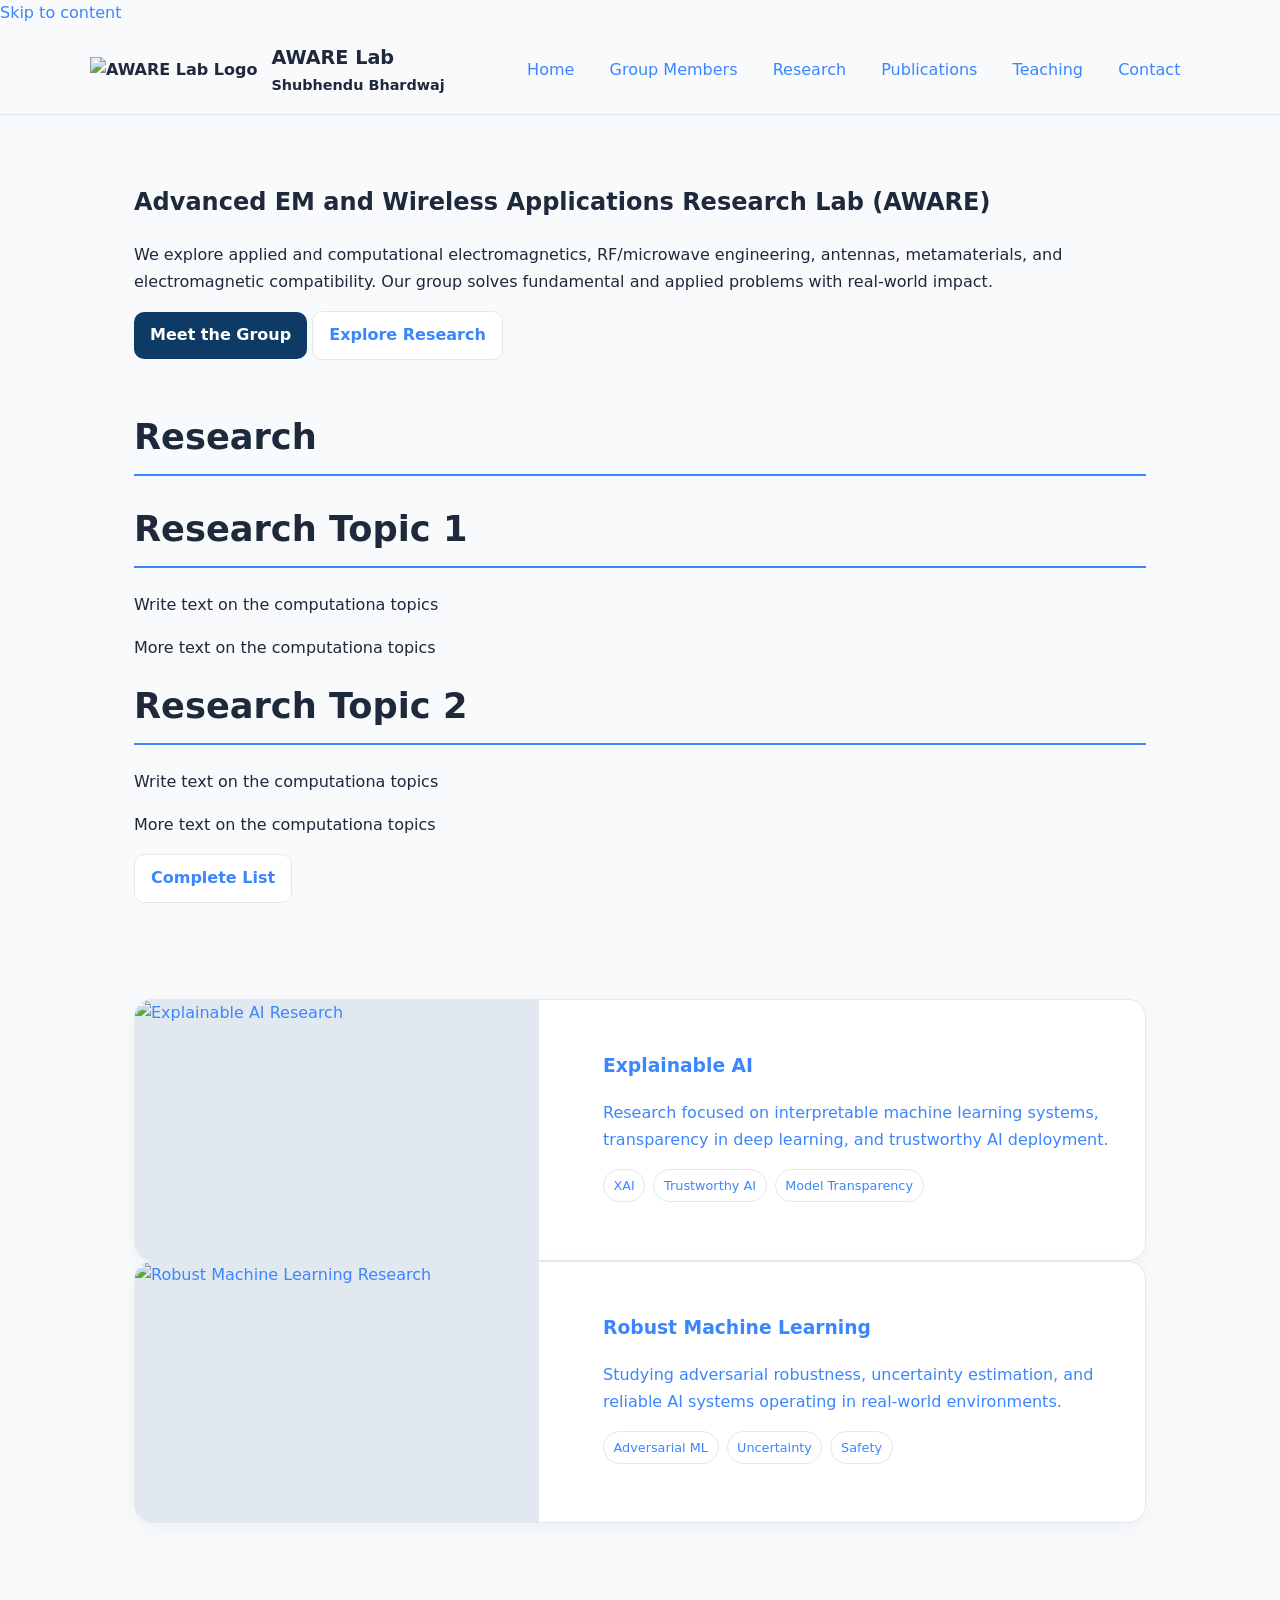
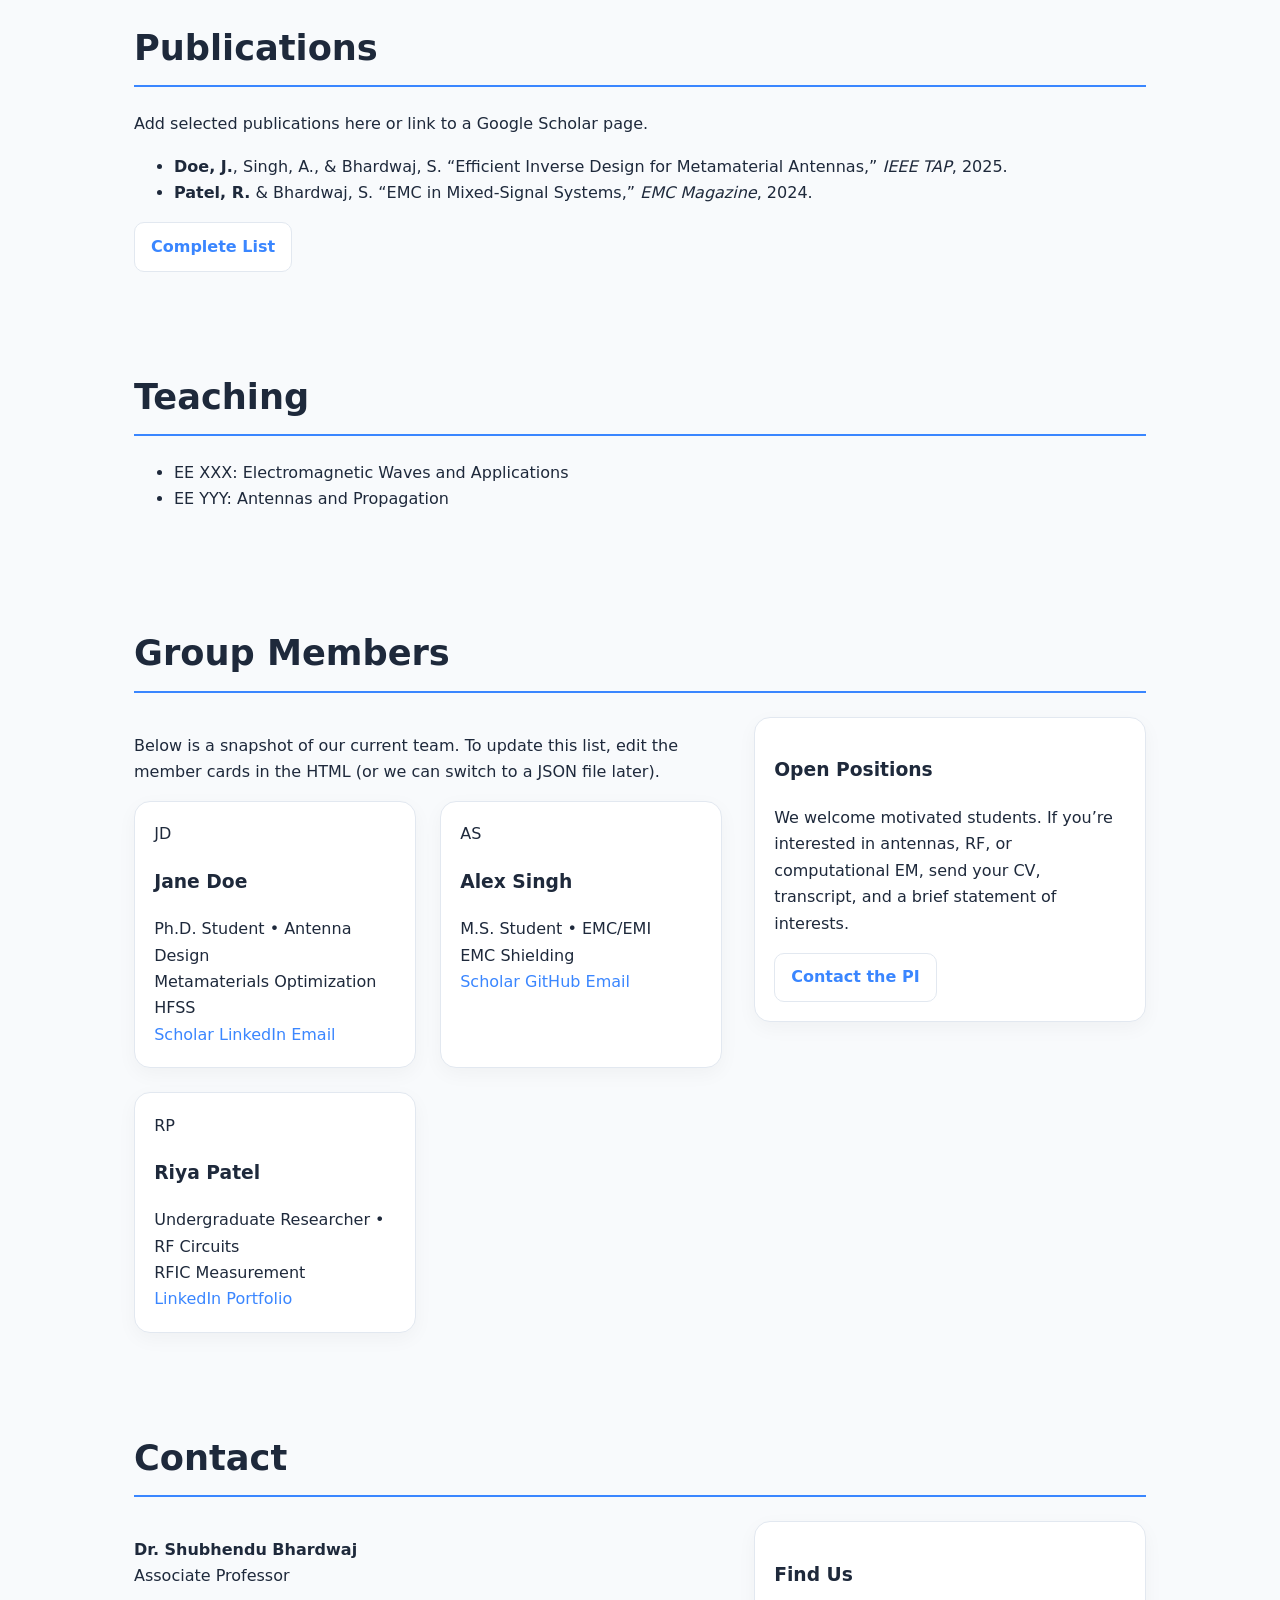
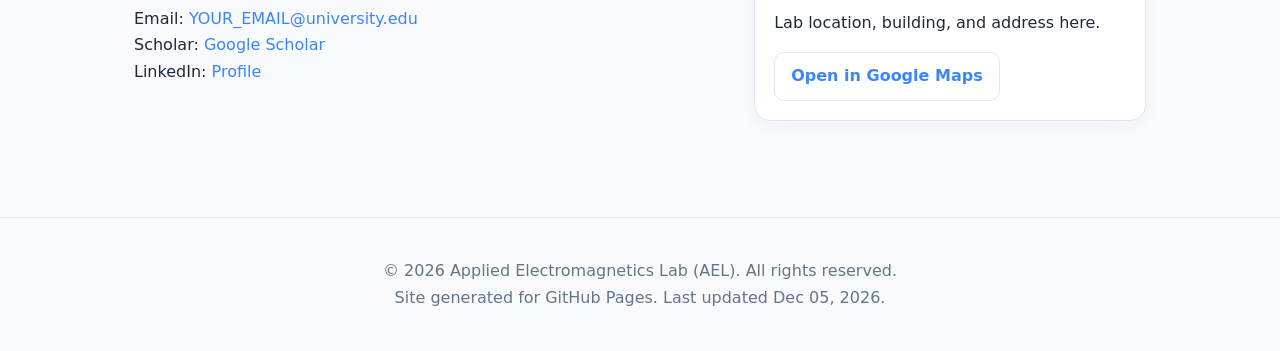
==== index_old.html @ 3d736f1f "Rename index.html to index_old.html" ====
<!DOCTYPE html>
<html lang="en">
<head>
  <meta charset="utf-8" />
  <meta name="viewport" content="width=device-width, initial-scale=1" />

  <title>AWARE @ Shubhendu Bhardwaj</title>
  <meta name="description" content="AWARE-Shubhendu Bhardwaj" />
  <meta name="theme-color" content="#0d3b66" />

  <!-- Open Graph / Social -->
  <meta property="og:title" content="AWARE: Advanced Wireless Aplications Research Lab" />
  <meta property="og:description" content="Group homepage, members, research, publications, and contact." />
  <meta property="og:type" content="website" />
  <meta property="og:url" content="https://YOUR_USERNAME.github.io/YOUR_REPO/" />
  <meta property="og:image" content="logo.png" />
  <meta name="twitter:card" content="summary_large_image" />

  <!-- Favicon (replace with your file in /assets) -->
  <link rel="icon" href="assets/favicon.svg" />
 <link rel="stylesheet" href="style.css">
  
</head>
<body>
  <a class="skip-link" href="#main">Skip to content</a>

<header>
  <div class="container nav" role="navigation" aria-label="Main">
    
    <div class="brand" style="display: flex; align-items: center; gap: 14px;">
      
      <!-- SVG Favicon from assets folder -->
    
<img src="assets/favicon.svg" 
     alt="AWARE Lab Logo"
     class="lab-logo">
      
      <!-- Text next to logo -->
      <div>
        <div style="font-weight: 700; font-size: 1.2rem;">AWARE Lab</div>
        <div class="small" style="font-size: 0.9rem;">Shubhendu Bhardwaj</div>
      </div>

    </div>

    <ul>
      <li><a href="#home">Home</a></li>
      <li><a href="#members">Group Members</a></li>
      <li><a href="#research">Research</a></li>
      <li><a href="#publications">Publications</a></li>
      <li><a href="#teaching">Teaching</a></li>
      <li><a href="#contact">Contact</a></li>
    </ul>

  </div>
</header>

  <main id="main">
    <!-- HOME -->
<section id="home" class="container">
  <div class="container">
      <h1>Advanced EM and Wireless Applications Research Lab (AWARE)</h1>
      <p>
        We explore applied and computational electromagnetics, RF/microwave engineering,
        antennas, metamaterials, and electromagnetic compatibility. Our group solves
        fundamental and applied problems with real-world impact.
      </p>
    
      <div class="cta">
        <a class="btn primary" href="#members">Meet the Group</a>
        <a class="btn" href="#research">Explore Research</a>
      </div>

  </div>




  <!-- <section id="research" class="research-section">
  <div class="research-block">
    <div class="research-image">
      <img src="assets/img/placeholder1.jpg" alt="Research Image 1">
    </div>
    <div class="research-text">
      <h2>Research Title One</h2>
      <p>
        This is a placeholder description for the first research topic. 
        Replace this text with your actual research summary or details.
      </p>
    </div>
  </div>  -->

 
    <!-- Research Topics -->
    <section id="research" class="container">
      <h2>Research</h2>
        <h2>Research Topic 1</h2>
      <p class="small">Write text on the computationa topics</p>
      <p class="small">More text on the computationa topics</p>

       <h2>Research Topic 2</h2>
      <p class="small">Write text on the computationa topics</p>
      <p class="small">More text on the computationa topics</p>
           <a class="btn" href="publications2.html" target="_blank" rel="noopener">Complete List</a>
    </section>


 <section id="research">
  <div class="container">
  <div class="research-cards">
  <a href="#"
     class="research-card-link">

    <div class="research-card">

      <div class="research-image">
        <img src="https://via.placeholder.com/800x600"
             alt="Explainable AI Research">
      </div>

      <div class="research-content">
        <h3>Explainable AI</h3>
        <p>
          Research focused on interpretable machine learning systems,
          transparency in deep learning, and trustworthy AI deployment.
        </p>
        <div class="research-meta">
          <span class="research-tag">XAI</span>
          <span class="research-tag">Trustworthy AI</span>
          <span class="research-tag">Model Transparency</span>
        </div>
      </div>

    </div>
  </a>

  <a href="#"
     class="research-card-link">

    <div class="research-card">

      <div class="research-image">
        <img src="https://via.placeholder.com/800x600"
             alt="Robust Machine Learning Research">
      </div>

      <div class="research-content">
        <h3>Robust Machine Learning</h3>
        <p>
          Studying adversarial robustness, uncertainty estimation,
          and reliable AI systems operating in real-world environments.
        </p>
        <div class="research-meta">
          <span class="research-tag">Adversarial ML</span>
          <span class="research-tag">Uncertainty</span>
          <span class="research-tag">Safety</span>
        </div>
      </div>

    </div>
  </a>
</div>
 </section>
    <!-- PUBLICATIONS -->
    <section id="publications" class="container">
      <h2>Publications</h2>
      <p class="small">Add selected publications here or link to a Google Scholar page.</p>
      <ul>
        <li><strong>Doe, J.</strong>, Singh, A., &amp; Bhardwaj, S. “Efficient Inverse Design for Metamaterial Antennas,” <em>IEEE TAP</em>, 2025.</li>
        <li><strong>Patel, R.</strong> &amp; Bhardwaj, S. “EMC in Mixed-Signal Systems,” <em>EMC Magazine</em>, 2024.</li>
      </ul>
           <a class="btn" href="publications2.html" target="_blank" rel="noopener">Complete List</a>
    </section>

    <!-- TEACHING -->
    <section id="teaching" class="container">
      <h2>Teaching</h2>
      <ul>
        <li>EE XXX: Electromagnetic Waves and Applications</li>
        <li>EE YYY: Antennas and Propagation</li>
      </ul>
    </section>


    
 <!-- GROUP MEMBERS -->
<section id="members" class="container">
      <h2>Group Members</h2>

      <div class="two-col">
        <div>
          <p class="small">
            Below is a snapshot of our current team. To update this list, edit the
            member cards in the HTML (or we can switch to a JSON file later).
          </p>

          <div class="grid" aria-live="polite">
            <!-- Example Member Card -->
            <article class="card">
              <div class="avatar">
                <!-- If you have a photo, replace with: <img src="assets/members/jane_doe.jpg" alt="Portrait of Jane Doe" width="68" height="68"> -->
                JD
              </div>
              <div>
                <h3>Jane Doe</h3>
                <div class="role">Ph.D. Student • Antenna Design</div>
                <div class="tags">
                  <span class="tag">Metamaterials</span>
                  <span class="tag">Optimization</span>
                  <span class="tag">HFSS</span>
                </div>
                <div class="links">
                  <a href="#" aria-label="Google Scholar for Jane Doe">Scholar</a>
                  <a href="#" aria-label="LinkedIn for Jane Doe">LinkedIn</a>
                  <a href="mailto:jdoe@example.edu">Email</a>
                </div>
              </div>
            </article>

            <article class="card">
              <div class="avatar">AS</div>
              <div>
                <h3>Alex Singh</h3>
                <div class="role">M.S. Student • EMC/EMI</div>
                <div class="tags">
                  <span class="tag">EMC</span>
                  <span class="tag">Shielding</span>
                </div>
                <div class="links">
                  <a href="#">Scholar</a>
                  <a href="#">GitHub</a>
                  <a href="mailto:asingh@example.edu">Email</a>
                </div>
              </div>
            </article>

            <article class="card">
              <div class="avatar">RP</div>
              <div>
                <h3>Riya Patel</h3>
                <div class="role">Undergraduate Researcher • RF Circuits</div>
                <div class="tags">
                  <span class="tag">RFIC</span>
                  <span class="tag">Measurement</span>
                </div>
                <div class="links">
                  <a href="#">LinkedIn</a>
                  <a href="#">Portfolio</a>
                </div>
              </div>
            </article>

            <!-- Add more cards as needed -->
          </div>
        </div>  

        <aside>
          <div class="card" style="flex-direction:column">
            <h3>Open Positions</h3>
            <p class="small">
              We welcome motivated students. If you’re interested in antennas, RF, or computational EM,
              send your CV, transcript, and a brief statement of interests.
            </p>
            <a class="btn" href="#contact">Contact the PI</a>
          </div>
        </aside>
      </div>
    </section>
    
    <!-- CONTACT -->
    <section id="contact" class="container">
      <h2>Contact</h2>
      <div class="two-col">
        <div>
          <p>
            <strong>Dr. Shubhendu Bhardwaj</strong><br>
            Associate Professor<br>
            <!-- Your department and university -->
          </p>
          <p>
            Email: <a href="mailto:YOUR_EMAIL@university.edu">YOUR_EMAIL@university.edu</a><br>
            Scholar: <a href="https://scholar.google.com/">Google Scholar</a><br>
            LinkedIn: <a href="#">Profile</a>
          </p>
        </div>
        <div class="card" style="flex-direction:column">
          <h3>Find Us</h3>
          <p class="small">
            Lab location, building, and address here.
          </p>
          <a class="btn" href="https://maps.google.com" target="_blank" rel="noopener">Open in Google Maps</a>
        </div>
      </div>
    </section>
  </main>

  <footer role="contentinfo">
    <div class="container">
      <div>© <span id="year"></span> Applied Electromagnetics Lab (AEL). All rights reserved.</div>
      <div class="small">Site generated for GitHub Pages. Last updated <span id="updated"></span>.</div>
    </div>
  </footer>

  <script>
    // Set year + last updated for convenience
    document.getElementById('year').textContent = new Date().getFullYear();
    const d = new Date(document.lastModified);
    document.getElementById('updated').textContent = d.toLocaleDateString(undefined,
      {year:'numeric', month:'short', day:'2-digit'});

    // Optional: smooth scroll for anchor links
    document.querySelectorAll('a[href^="#"]').forEach(a=>{
      a.addEventListener('click', e=>{
        const id = a.getAttribute('href').slice(1);
        const el = document.getElementById(id);
        if(el){
          e.preventDefault();
          el.scrollIntoView({behavior:'smooth', block:'start'});
          history.pushState(null, '', '#'+id);
        }
      })
    });
  </script>
</body>
</html>
---- style.css ----
:root{
  --bg:#f8fafc;
  --text:#1e293b;
  --muted:#64748b;
  --brand:#0d3b66;
  --brand-2:#3a86ff;
  --card:#ffffff;
  --border:#e2e8f0;
  --link:#3a86ff;
}

@media (prefers-color-scheme: dark){
  :root{
    --bg:#0b1020;
    --text:#e6edf3;
    --muted:#94a3b8;
    --brand:#66aaff;
    --brand-2:#8bb8ff;
    --card:#0f172a;
    --border:#23314b;
    --link:#8bb8ff;
  }
}

*{box-sizing:border-box}

html,body{
  margin:0;
  padding:0;
  background:var(--bg);
  color:var(--text);
  font-family: system-ui,-apple-system,Segoe UI,Roboto,Ubuntu,Cantarell,Noto Sans,Arial,sans-serif;
  line-height:1.65;
}

a{
  color:var(--link);
  text-decoration:none;
}

a:hover{ text-decoration:underline }

.container{
  width:min(1100px,92%);
  margin-inline:auto;
}

/* ================= HEADER ================= */

header{
  position:sticky;
  top:0;
  z-index:50;
  backdrop-filter:blur(8px);
  background:color-mix(in oklab,var(--bg) 85%,transparent);
  border-bottom:1px solid var(--border);
}

.nav{
  display:flex;
  justify-content:space-between;
  align-items:center;
  padding:1rem 0;
}

.brand{
  display:flex;
  align-items:center;
  gap:.75rem;
  font-weight:700;
}

.nav ul{
  list-style:none;
  display:flex;
  gap:1rem;
  margin:0;
  padding:0;
}

.nav a{
  padding:.4rem .6rem;
  border-radius:8px;
}

.nav a:hover{
  background:var(--card);
  text-decoration:none;
}

/* ================= HERO ================= */

.hero{
  padding:4rem 0 3rem;
}

.hero h1{
  font-size:clamp(2rem,3vw + 1rem,3.2rem);
  margin:.2rem 0 1rem;
}

.hero p{
  color:var(--muted);
  max-width:60ch;
}

/* ================= BUTTONS ================= */

.btn{
  display:inline-flex;
  align-items:center;
  gap:.5rem;
  padding:.65rem 1rem;
  border-radius:10px;
  border:1px solid var(--border);
  background:var(--card);
  font-weight:600;
}

.btn.primary{
  background:var(--brand);
  color:white;
  border:none;
}

.btn:hover{
  filter:brightness(.97);
  text-decoration:none;
}

/* ================= SECTIONS ================= */

section{
  padding:3rem 0;
}

section h2{
  font-size:clamp(1.6rem,2vw + .8rem,2.2rem);
  margin:0 0 1.5rem;
  border-bottom:2px solid var(--brand-2);
  padding-bottom:.5rem;
}

/* ================= CARDS ================= */

.card{
  background:var(--card);
  border:1px solid var(--border);
  border-radius:16px;
  padding:1.2rem;
  box-shadow:0 6px 20px rgba(0,0,0,.04);
  transition:transform .2s ease, box-shadow .2s ease;
}

.card:hover{
  transform:translateY(-4px);
  box-shadow:0 10px 30px rgba(0,0,0,.06);
}

/* ================= GRID ================= */

.grid{
  display:grid;
  gap:1.5rem;
  grid-template-columns:repeat(auto-fill,minmax(260px,1fr));
}

.two-col{
  display:grid;
  gap:2rem;
  grid-template-columns:1.2fr .8fr;
}

@media(max-width:900px){
  .two-col{
    grid-template-columns:1fr;
  }
}

/* ================= RESEARCH CARDS ================= */

.research-card{
  display:flex;
  gap:2rem;
  background:var(--card);
  border:1px solid var(--border);
  border-radius:18px;
  overflow:hidden;
  box-shadow:0 6px 20px rgba(0,0,0,.04);
  transition:transform .2s ease, box-shadow .2s ease;
}

.research-card:hover{
  transform:translateY(-6px);
  box-shadow:0 12px 35px rgba(0,0,0,.07);
}

.research-image{
  flex:0 0 40%;
  min-height:260px;
  background:#e2e8f0;
}

.research-image img{
  width:100%;
  height:100%;
  object-fit:cover;
}

.research-content{
  padding:2rem;
}

.research-meta{
  display:flex;
  gap:.5rem;
  flex-wrap:wrap;
  margin-top:1rem;
}

.research-tag{
  font-size:.8rem;
  padding:.3rem .6rem;
  border-radius:999px;
  background:white;
  border:1px solid var(--border);
}

/* ================= FOOTER ================= */

footer{
  padding:2.5rem 0;
  border-top:1px solid var(--border);
  color:var(--muted);
  text-align:center;
}
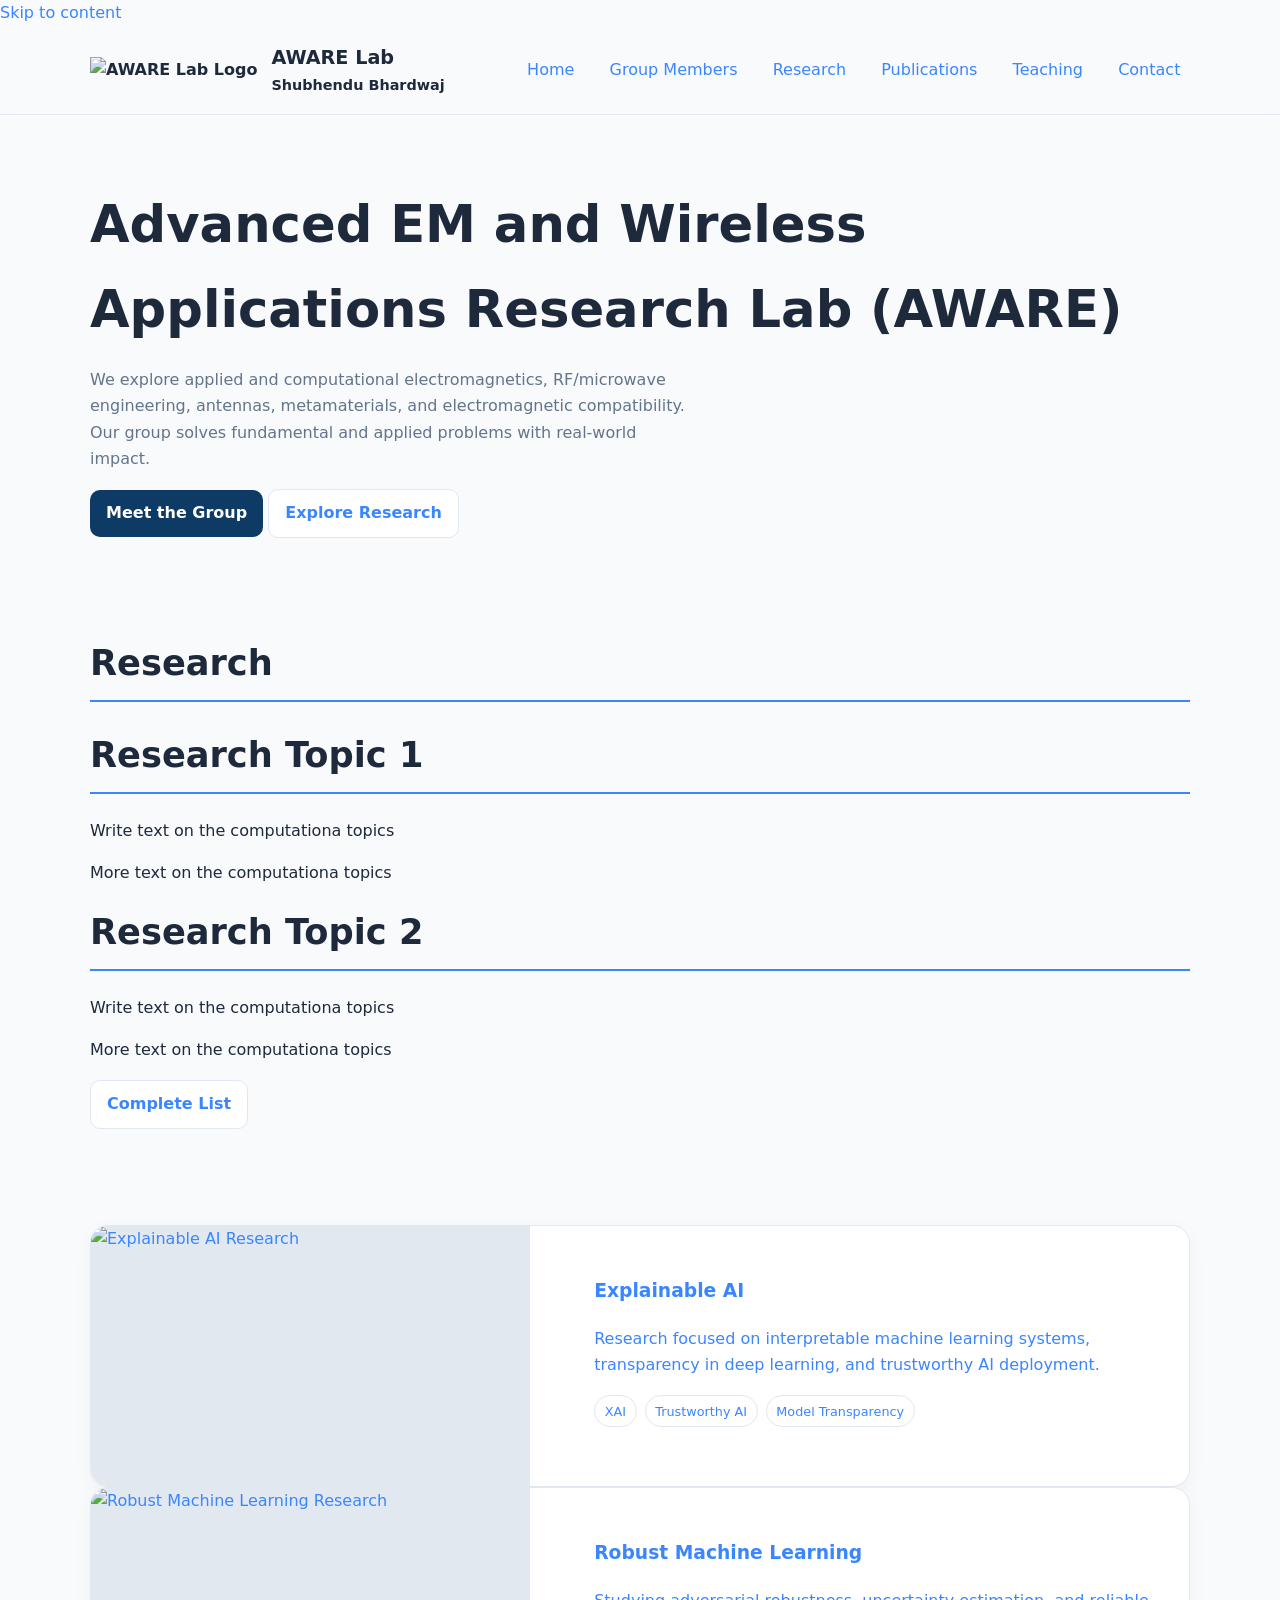
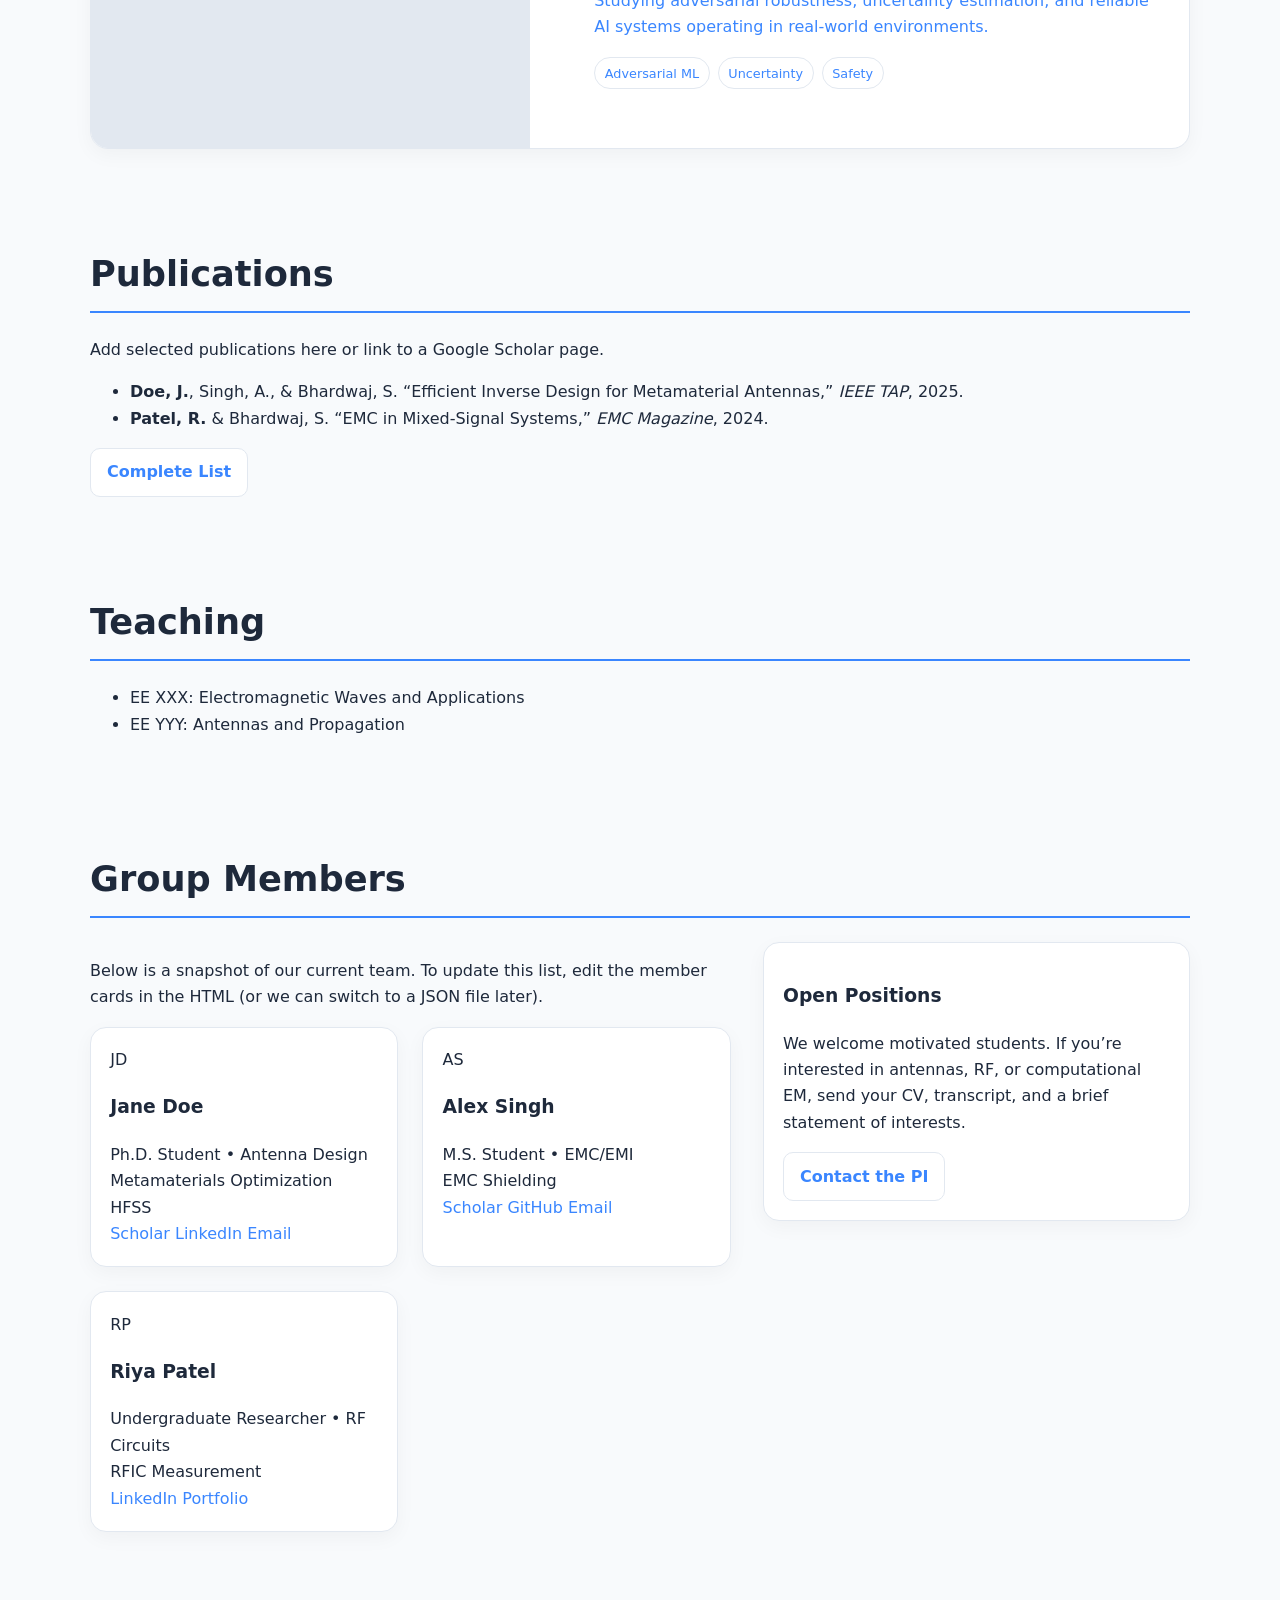
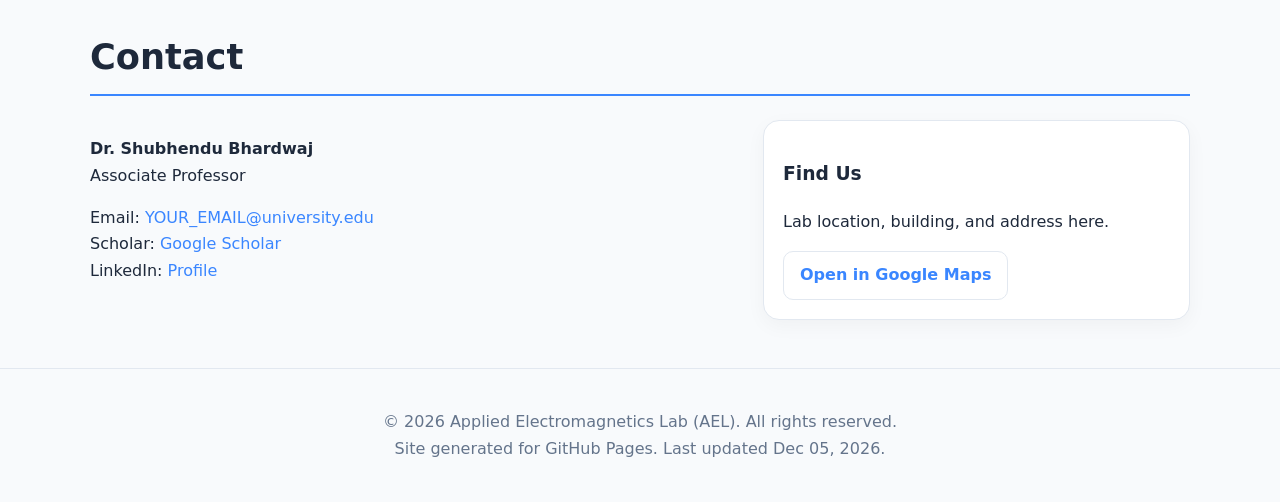
==== commit 600ca4cd: "Update index_old.html" ====
--- a/index_old.html
+++ b/index_old.html
@@ -56,23 +56,21 @@
   </div>
 </header>
 
-  <main id="main">
-    <!-- HOME -->
-<section id="home" class="container">
+ <section id="home" class="hero">
   <div class="container">
-      <h1>Advanced EM and Wireless Applications Research Lab (AWARE)</h1>
-      <p>
-        We explore applied and computational electromagnetics, RF/microwave engineering,
-        antennas, metamaterials, and electromagnetic compatibility. Our group solves
-        fundamental and applied problems with real-world impact.
-      </p>
-    
-      <div class="cta">
-        <a class="btn primary" href="#members">Meet the Group</a>
-        <a class="btn" href="#research">Explore Research</a>
-      </div>
-
+    <h1>Advanced EM and Wireless Applications Research Lab (AWARE)</h1>
+    <p>
+      We explore applied and computational electromagnetics, RF/microwave engineering,
+      antennas, metamaterials, and electromagnetic compatibility. Our group solves
+      fundamental and applied problems with real-world impact.
+    </p>
+
+    <div class="cta">
+      <a class="btn primary" href="#members">Meet the Group</a>
+      <a class="btn" href="#research">Explore Research</a>
+    </div>
   </div>
+</section>
 
 
 
